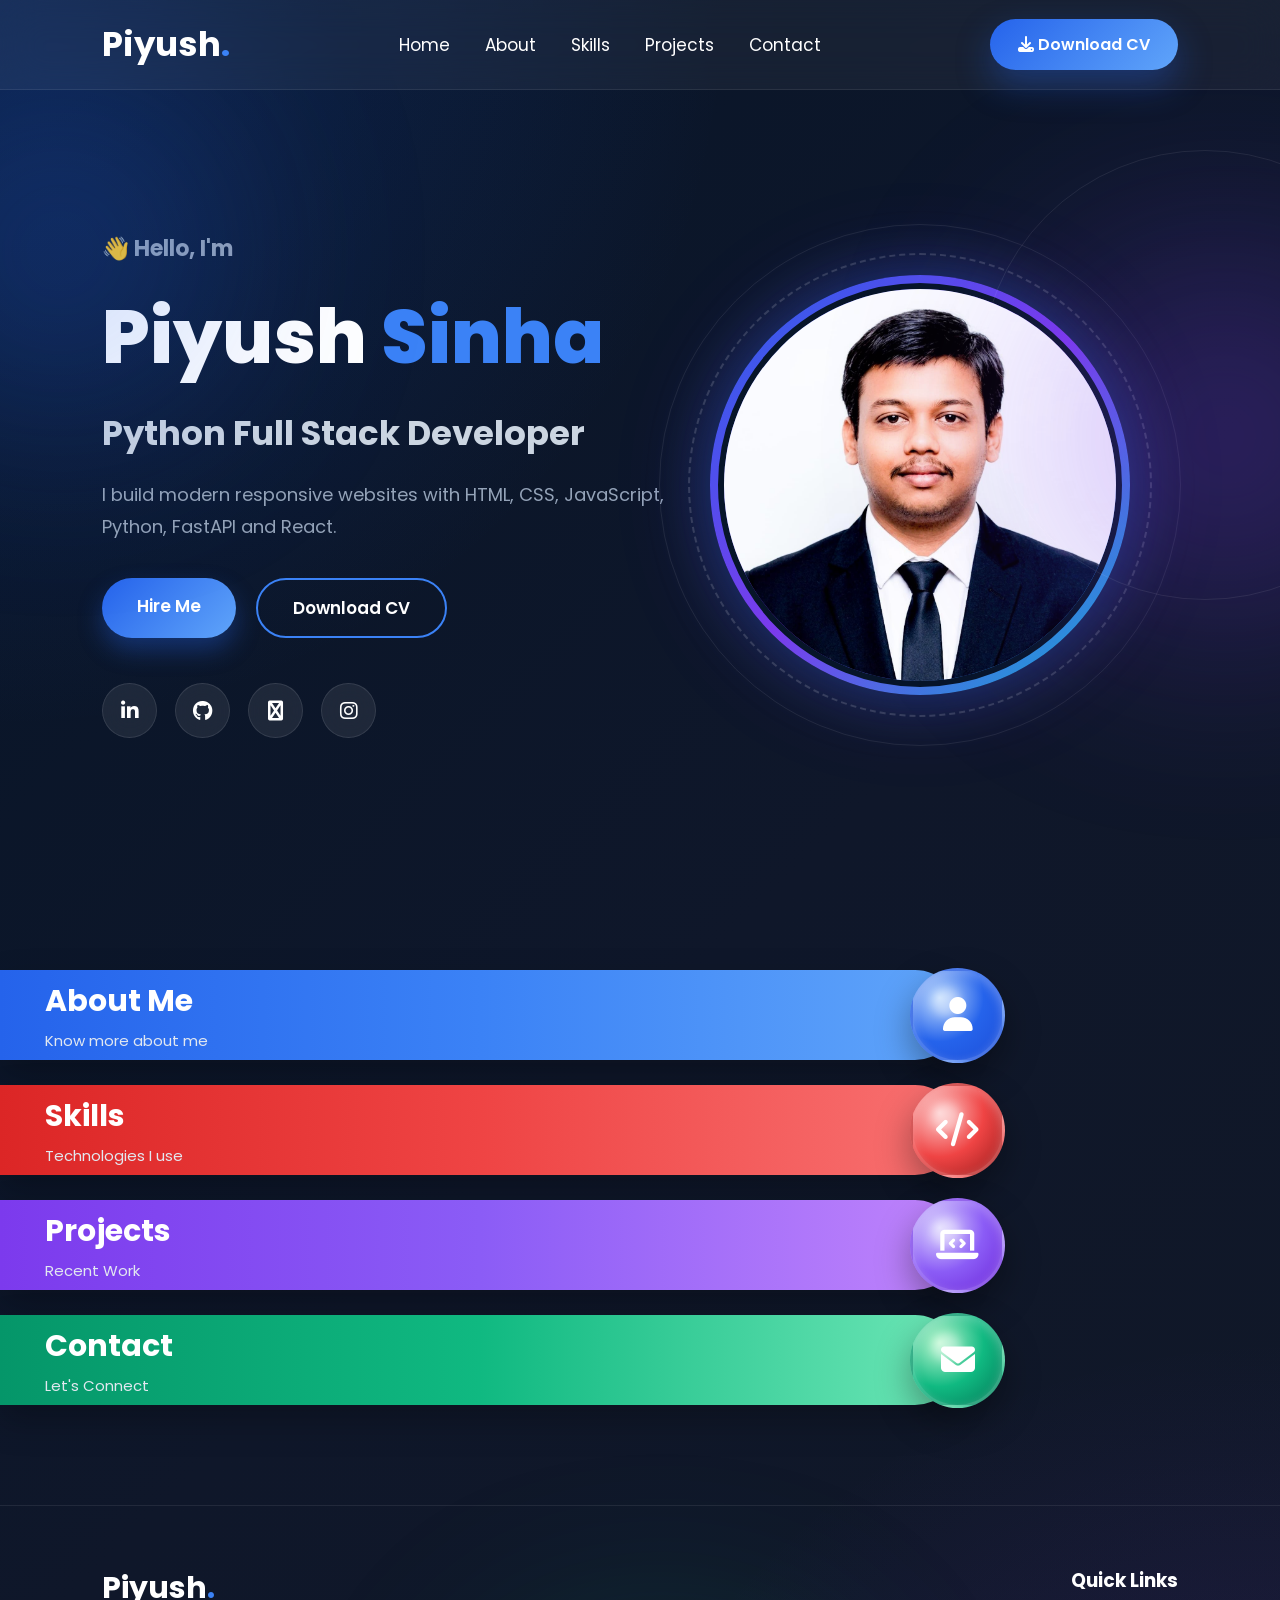
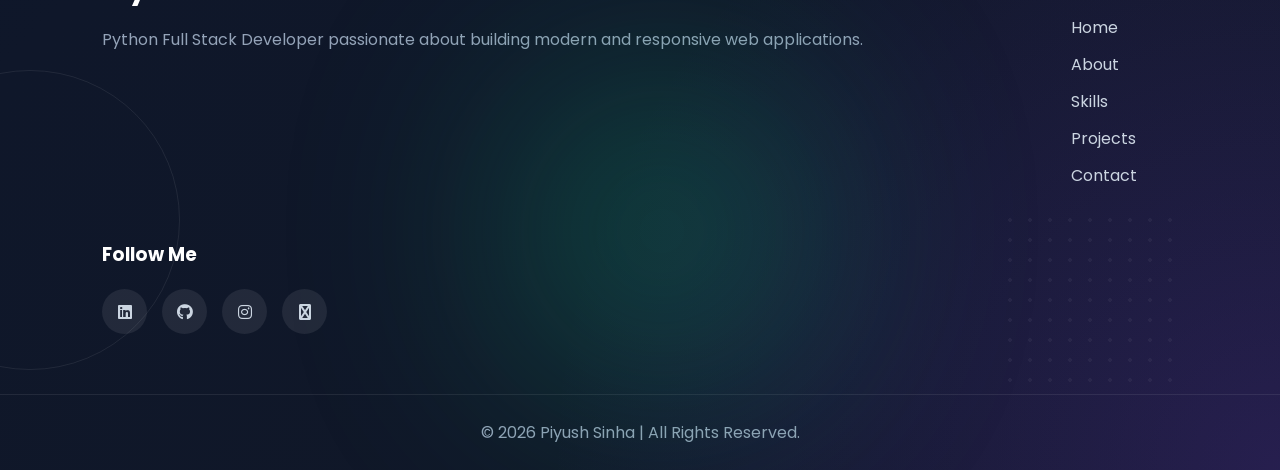
==== Portforlio/index.html @ 583aeda2 "Add files via upload" ====
<!DOCTYPE html>
<html lang="en">
<head>
<meta charset="UTF-8">
<meta name="viewport" content="width=device-width, initial-scale=1.0">

<title>Piyush Sinha | Portfolio</title>

<link rel="stylesheet" href="style.css">

<link href="https://fonts.googleapis.com/css2?family=Poppins:wght@300;400;500;600;700;800&display=swap" rel="stylesheet">

<link rel="stylesheet"
href="https://cdnjs.cloudflare.com/ajax/libs/font-awesome/6.7.2/css/all.min.css">

</head>

<body>

<div class="container">

<header>

<div class="logo">

<h2>Piyush<span>.</span></h2>

</div>

<nav>

<ul>

<li><a href="#">Home</a></li>

<li><a href="#" id="connectBtn1">About</a></li>

<li><a href="#"id="connectBtn4">Skills</a></li>

<li><a href="#" id="connectBtn3">Projects</a></li>

<li><a href="#" id="connectBtn2">Contact</a></li>

</ul>

</nav>

<a href="cv.pdf" class="download">

<i class="fa-solid fa-download"></i>

Download CV

</a>

</header>

<section class="hero">

<div class="left">

<h4>👋 Hello, I'm</h4>

<h1>Piyush <span>Sinha</span></h1>

<h2>Python Full Stack Developer</h2>

<p>

I build modern responsive websites with
HTML, CSS, JavaScript, Python,
FastAPI and React.

</p>

<div class="buttons">

<a href="#" class="hire">

Hire Me

</a>

<a href="#">

Download CV

</a>

</div>

<div class="social">

<a href="https://www.linkedin.com/in/piyush-kumar-2a0b1b1b3/" target="_blank"><i class="fab fa-linkedin-in"></i></a>

<a href="https://www.github.com/piyushteds" target="_blank"><i class="fab fa-github"></i></a>

<a href="https://www.facebook.com/piyush.sinha.754" target="_blank"><i class="fa-solid fa-facebook"></i></a>
<a href="https://www.instagram.com/piyush.361/" target="_blank"><i class="fab fa-instagram"></i></a>

</div>

</div>

<div class="right">

<div class="image-box">

<img src="image.png" alt="Piyush Sinha">

</div>

</div>

</section>
<!--================ QUICK NAVIGATION =================-->

<section class="quick-nav">

    <!-- ABOUT -->
    <div class="nav-item about">

        <div class="nav-bar">
            <h2>About Me</h2>
            <p>Know more about me</p>
        </div>

        <div class="circle">
            <i class="fa-solid fa-user"></i>
        </div>

    </div>

    <!-- SKILLS -->
    <div class="nav-item skills">

        <div class="nav-bar">
            <h2>Skills</h2>
            <p>Technologies I use</p>
        </div>

        <div class="circle">
            <i class="fa-solid fa-code"></i>
        </div>

    </div>

    <!-- PROJECTS -->
    <div class="nav-item projects">

        <div class="nav-bar">
            <h2>Projects</h2>
            <p>Recent Work</p>
        </div>

        <div class="circle">
            <i class="fa-solid fa-laptop-code"></i>
        </div>

    </div>

    <!-- CONTACT -->
    <div class="nav-item contact">

        <div class="nav-bar">
            <h2>Contact</h2>
            <p>Let's Connect</p>
        </div>

        <div class="circle">
            <i class="fa-solid fa-envelope"></i>
        </div>

    </div>

</section>

<!--================ BACKGROUND EFFECTS =================-->

<div class="blur blur1"></div>
<div class="blur blur2"></div>
<div class="blur blur3"></div>

<div class="ring ring1"></div>
<div class="ring ring2"></div>

<div class="dots"></div>
<!--================ FOOTER =================-->

<footer class="footer">

    <div class="footer-left">

        <h2>Piyush<span>.</span></h2>

        <p>
            Python Full Stack Developer passionate about
            building modern and responsive web applications.
        </p>

    </div>

    <div class="footer-center">

        <h3>Quick Links</h3>

        <ul>

            <li><a href="#">Home</a></li>

            <li><a href="#">About</a></li>

            <li><a href="#">Skills</a></li>

            <li><a href="#">Projects</a></li>

            <li><a href="#">Contact</a></li>

        </ul>

    </div>

    <div class="footer-right">

        <h3>Follow Me</h3>

        <div class="footer-icons">

            <a href="#"><i class="fab fa-linkedin"></i></a>

            <a href="#"><i class="fab fa-github"></i></a>

            <a href="#"><i class="fab fa-instagram"></i></a>

            <a href="#"><i class="fa-solid fa-facebook"></i></a>

        </div>

    </div>

</footer>

<!--================ COPYRIGHT =================-->

<div class="copyright">

    © 2026 Piyush Sinha | All Rights Reserved.

</div>

<!--================ BACK TO TOP =================-->

<button id="topBtn">

    <i class="fa-solid fa-arrow-up"></i>

</button>

<!--================ JAVASCRIPT =================-->

<script src="script.js"></script>

</div>

</body>

</html>
---- Portforlio/style.css ----
/*==============================
 GOOGLE FONT
==============================*/

@import url('https://fonts.googleapis.com/css2?family=Poppins:wght@300;400;500;600;700;800&display=swap');

/*==============================
 RESET
==============================*/

*{
    margin:0;
    padding:0;
    box-sizing:border-box;
    font-family:'Poppins',sans-serif;
}

html{
    scroll-behavior:smooth;
}

body{
    background:#071529;
    color:#fff;
    overflow-x:hidden;
}

/*==============================
 CONTAINER
==============================*/

.container{

    width:100%;
    min-height:100vh;

    position:relative;

    background:
    radial-gradient(circle at top left,#2563EB33,transparent 30%),
    radial-gradient(circle at bottom right,#7C3AED33,transparent 30%),
    linear-gradient(135deg,#071529,#0F172A,#111827);

    overflow:hidden;

}

/*==============================
 HEADER
==============================*/

header{

    position:fixed;

    top:0;
    left:0;

    width:100%;
    height:90px;

    display:flex;
    justify-content:space-between;
    align-items:center;

    padding:0 8%;

    backdrop-filter:blur(20px);

    background:rgba(255,255,255,.05);

    border-bottom:1px solid rgba(255,255,255,.08);

    z-index:999;

}

/*==============================
 LOGO
==============================*/

.logo h2{

    font-size:34px;
    font-weight:700;

}

.logo span{

    color:#3B82F6;

}

/*==============================
 NAVBAR
==============================*/

nav ul{

    display:flex;
    gap:35px;

    list-style:none;

}

nav ul li a{

    text-decoration:none;

    color:#fff;

    font-size:17px;

    position:relative;

    transition:.4s;

}

nav ul li a:hover{

    color:#60A5FA;

}

nav ul li a::after{

    content:"";

    position:absolute;

    left:0;
    bottom:-8px;

    width:0;
    height:2px;

    background:#3B82F6;

    transition:.4s;

}

nav ul li a:hover::after{

    width:100%;

}

/*==============================
 DOWNLOAD BUTTON
==============================*/

.download{

    padding:13px 28px;

    border-radius:40px;

    text-decoration:none;

    color:white;

    font-weight:600;

    background:linear-gradient(135deg,#2563EB,#60A5FA);

    box-shadow:0 15px 35px rgba(37,99,235,.35);

    transition:.4s;

}

.download:hover{

    transform:translateY(-5px);

    box-shadow:0 20px 45px rgba(37,99,235,.45);

}

/*==============================
 HERO
==============================*/

.hero{

    width:100%;
    min-height:100vh;

    display:flex;
    justify-content:space-between;
    align-items:center;

    padding:130px 8% 60px;

}

/*==============================
 LEFT CONTENT
==============================*/

.left{

    width:52%;

}

.left h4{

    color:#94A3B8;

    font-size:22px;

    margin-bottom:15px;

}

.left h1{

    font-size:75px;

    font-weight:800;

    margin-bottom:15px;

}

.left h1 span{

    color:#3B82F6;

}

.left h2{

    font-size:34px;

    color:#CBD5E1;

    margin-bottom:20px;

}

.left p{

    color:#94A3B8;

    font-size:18px;

    line-height:1.8;

    width:600px;

}
/*=========================================
        RIGHT SIDE
=========================================*/

.right{

    width:48%;

    display:flex;

    justify-content:center;

    align-items:center;

}

/*=========================================
        PROFILE IMAGE
=========================================*/

.image-box{

    width:420px;

    height:420px;

    position:relative;

    border-radius:50%;

    display:flex;

    justify-content:center;

    align-items:center;

    background:linear-gradient(135deg,#2563EB,#7C3AED,#06B6D4);

    padding:8px;

    animation:float 5s ease-in-out infinite;

    box-shadow:
    0 0 60px rgba(37,99,235,.35),
    0 0 100px rgba(124,58,237,.20);

}

.image-box img{

    width:100%;

    height:100%;

    border-radius:50%;

    object-fit:cover;

    border:6px solid #071529;

}

/*=========================================
        ROTATING RING
=========================================*/

.image-box::before{

    content:"";

    position:absolute;

    width:460px;

    height:460px;

    border-radius:50%;

    border:2px dashed rgba(255,255,255,.15);

    animation:rotate 18s linear infinite;

}

.image-box::after{

    content:"";

    position:absolute;

    width:520px;

    height:520px;

    border-radius:50%;

    border:1px solid rgba(255,255,255,.08);

}

/*=========================================
        BUTTONS
=========================================*/

.buttons{

    display:flex;

    gap:20px;

    margin-top:35px;

}

.buttons a{

    padding:15px 35px;

    border-radius:50px;

    text-decoration:none;

    font-size:17px;

    font-weight:600;

    transition:.4s;

}

/* Hire Button */

.hire{

    color:#fff;

    background:linear-gradient(135deg,#2563EB,#60A5FA);

    box-shadow:0 12px 25px rgba(37,99,235,.35);

}

.hire:hover{

    transform:translateY(-6px);

    box-shadow:0 20px 40px rgba(37,99,235,.45);

}

/* CV Button */

.buttons a:last-child{

    border:2px solid #3B82F6;

    color:white;

}

.buttons a:last-child:hover{

    background:#3B82F6;

    transform:translateY(-6px);

}

/*=========================================
        SOCIAL ICONS
=========================================*/

.social{

    display:flex;

    gap:18px;

    margin-top:45px;

}

.social a{

    width:55px;

    height:55px;

    border-radius:50%;

    display:flex;

    justify-content:center;

    align-items:center;

    text-decoration:none;

    color:white;

    font-size:20px;

    background:rgba(255,255,255,.08);

    border:1px solid rgba(255,255,255,.10);

    backdrop-filter:blur(15px);

    transition:.4s;

}

.social a:hover{

    background:#2563EB;

    transform:translateY(-8px) scale(1.1);

    box-shadow:0 15px 35px rgba(37,99,235,.45);

}

/*=========================================
        ANIMATION
=========================================*/

@keyframes float{

    0%,100%{

        transform:translateY(0);

    }

    50%{

        transform:translateY(-18px);

    }

}

@keyframes rotate{

    from{

        transform:rotate(0deg);

    }

    to{

        transform:rotate(360deg);

    }

}
/*=========================================
        QUICK NAVIGATION
=========================================*/

.quick-nav{

    width:100%;

    margin-top:70px;

    display:flex;

    flex-direction:column;

    gap:25px;

}

/*=========================================
        NAV ITEM
=========================================*/

.nav-item{

    position:relative;

    width:75%;

    height:90px;

    border-radius:0 50px 50px 0;

    display:flex;

    align-items:center;

    transition:.4s;

}

.nav-item:hover{

    transform:translateX(18px);

}

/*=========================================
        COMMON BAR
=========================================*/

.nav-bar{

    width:100%;

    height:100%;

    border-radius:0 50px 50px 0;

    display:flex;

    flex-direction:column;

    justify-content:center;

    padding-left:45px;

    color:#fff;

    box-shadow:0 15px 35px rgba(0,0,0,.25);

}

.nav-bar h2{

    font-size:30px;

    margin-bottom:5px;

}

.nav-bar p{

    color:#E2E8F0;

    font-size:15px;

}

/*=========================================
        PREMIUM BAR COLORS
=========================================*/

.about .nav-bar{

    background:linear-gradient(90deg,#2563EB,#3B82F6,#60A5FA);

}

.skills .nav-bar{

    background:linear-gradient(90deg,#DC2626,#EF4444,#F87171);

}

.projects .nav-bar{

    background:linear-gradient(90deg,#7C3AED,#8B5CF6,#C084FC);

}

.contact .nav-bar{

    background:linear-gradient(90deg,#059669,#10B981,#6EE7B7);

}

/*=========================================
        PREMIUM CIRCLE
=========================================*/

.circle{

    position:absolute;

    right:-45px;

    width:95px;

    height:95px;

    border-radius:50%;

    display:flex;

    justify-content:center;

    align-items:center;

    font-size:34px;

    color:white;

    border:3px solid rgba(255,255,255,.18);

    backdrop-filter:blur(15px);

    transition:.45s;

    box-shadow:
    0 15px 35px rgba(0,0,0,.35),
    inset 0 3px 10px rgba(255,255,255,.25);

}

/*=========================================
        PREMIUM CIRCLE COLORS
=========================================*/

.about .circle{

    background:
    radial-gradient(circle at 30% 30%,#BFDBFE,#2563EB,#1D4ED8);

}

.skills .circle{

    background:
    radial-gradient(circle at 30% 30%,#FECACA,#EF4444,#991B1B);

}

.projects .circle{

    background:
    radial-gradient(circle at 30% 30%,#DDD6FE,#8B5CF6,#6D28D9);

}

.contact .circle{

    background:
    radial-gradient(circle at 30% 30%,#BBF7D0,#10B981,#047857);

}

/*=========================================
        PREMIUM HOVER
=========================================*/

.nav-item:hover .circle{

    transform:scale(1.15);

}

.about:hover .circle{

    box-shadow:0 0 40px rgba(59,130,246,.75);

}

.skills:hover .circle{

    box-shadow:0 0 40px rgba(239,68,68,.75);

}

.projects:hover .circle{

    box-shadow:0 0 40px rgba(139,92,246,.75);

}

.contact:hover .circle{

    box-shadow:0 0 40px rgba(16,185,129,.75);

}

/*=========================================
        PREMIUM REFLECTION
=========================================*/

.circle::before{

    content:"";

    position:absolute;

    top:18px;

    left:20px;

    width:28px;

    height:28px;

    border-radius:50%;

    background:rgba(255,255,255,.35);

    filter:blur(4px);

}
/*=========================================
        PREMIUM GLOW EFFECTS
=========================================*/

.blur{

    position:absolute;

    border-radius:50%;

    filter:blur(120px);

    opacity:.35;

    animation:glow 8s ease-in-out infinite;

}

.blur1{

    width:280px;

    height:280px;

    background:#2563EB;

    top:100px;

    left:-80px;

}

.blur2{

    width:350px;

    height:350px;

    background:#7C3AED;

    right:-120px;

    top:250px;

}

.blur3{

    width:300px;

    height:300px;

    background:#10B981;

    left:40%;

    bottom:100px;

}

/*=========================================
        DECORATIVE RINGS
=========================================*/

.ring{

    position:absolute;

    border-radius:50%;

    border:1px solid rgba(255,255,255,.08);

    animation:rotateRing 25s linear infinite;

}

.ring1{

    width:450px;

    height:450px;

    right:-150px;

    top:150px;

}

.ring2{

    width:300px;

    height:300px;

    left:-120px;

    bottom:100px;

}

/*=========================================
        DOT PATTERN
=========================================*/

.dots{

    position:absolute;

    right:100px;

    bottom:80px;

    width:180px;

    height:180px;

    background-image:
    radial-gradient(rgba(255,255,255,.18) 2px,transparent 2px);

    background-size:20px 20px;

    opacity:.25;

}

/*=========================================
        FOOTER
=========================================*/

.footer{

    margin-top:100px;

    padding:60px 8%;

    display:flex;

    justify-content:space-between;

    flex-wrap:wrap;

    gap:40px;

    border-top:1px solid rgba(255,255,255,.08);

}

.footer h2{

    font-size:30px;

    margin-bottom:15px;

}

.footer span{

    color:#3B82F6;

}

.footer p{

    color:#94A3B8;

    line-height:1.8;

}

.footer h3{

    margin-bottom:20px;

}

.footer ul{

    list-style:none;

}

.footer ul li{

    margin-bottom:12px;

}

.footer a{

    color:#CBD5E1;

    text-decoration:none;

    transition:.3s;

}

.footer a:hover{

    color:#3B82F6;

}

.footer-icons{

    display:flex;

    gap:15px;

}

.footer-icons a{

    width:45px;

    height:45px;

    display:flex;

    justify-content:center;

    align-items:center;

    border-radius:50%;

    background:rgba(255,255,255,.08);

}

.footer-icons a:hover{

    background:#2563EB;

    transform:translateY(-5px);

}

/*=========================================
        COPYRIGHT
=========================================*/

.copyright{

    text-align:center;

    padding:25px;

    color:#94A3B8;

    border-top:1px solid rgba(255,255,255,.08);

}

/*=========================================
        TOP BUTTON
=========================================*/

#topBtn{

    position:fixed;

    right:25px;

    bottom:25px;

    width:55px;

    height:55px;

    border:none;

    border-radius:50%;

    background:#2563EB;

    color:#fff;

    font-size:20px;

    cursor:pointer;

    transition:.4s;

    box-shadow:0 10px 25px rgba(37,99,235,.35);
    display:flex;
    justify-content:center;
    align-items:center;

}

#topBtn:hover{

    transform:translateY(-6px);

    background:#3B82F6;

}

/*=========================================
        ANIMATIONS
=========================================*/

@keyframes glow{

    0%,100%{

        transform:translateY(0);

    }

    50%{

        transform:translateY(-25px);

    }

}

@keyframes rotateRing{

    from{

        transform:rotate(0deg);

    }

    to{

        transform:rotate(360deg);

    }

}

/*=========================================
        RESPONSIVE
=========================================*/

@media(max-width:992px){

.hero{

    flex-direction:column;

    text-align:center;

}

.left,
.right{

    width:100%;

}

.left p{

    width:100%;

}

.buttons,
.social{

    justify-content:center;

}

.image-box{

    width:320px;

    height:320px;

    margin-top:50px;

}

.nav-item{

    width:100%;

}

.footer{

    flex-direction:column;

    text-align:center;

}

.footer-icons{

    justify-content:center;

}

}

@media(max-width:768px){

header{

    flex-direction:column;

    height:auto;

    padding:20px;

}

nav ul{

    flex-wrap:wrap;

    justify-content:center;

    gap:15px;

    margin:20px 0;

}

.left h1{

    font-size:48px;

}

.left h2{

    font-size:24px;

}

.nav-bar h2{

    font-size:22px;

}

.circle{

    width:75px;

    height:75px;

    right:-35px;

    font-size:26px;

}

}
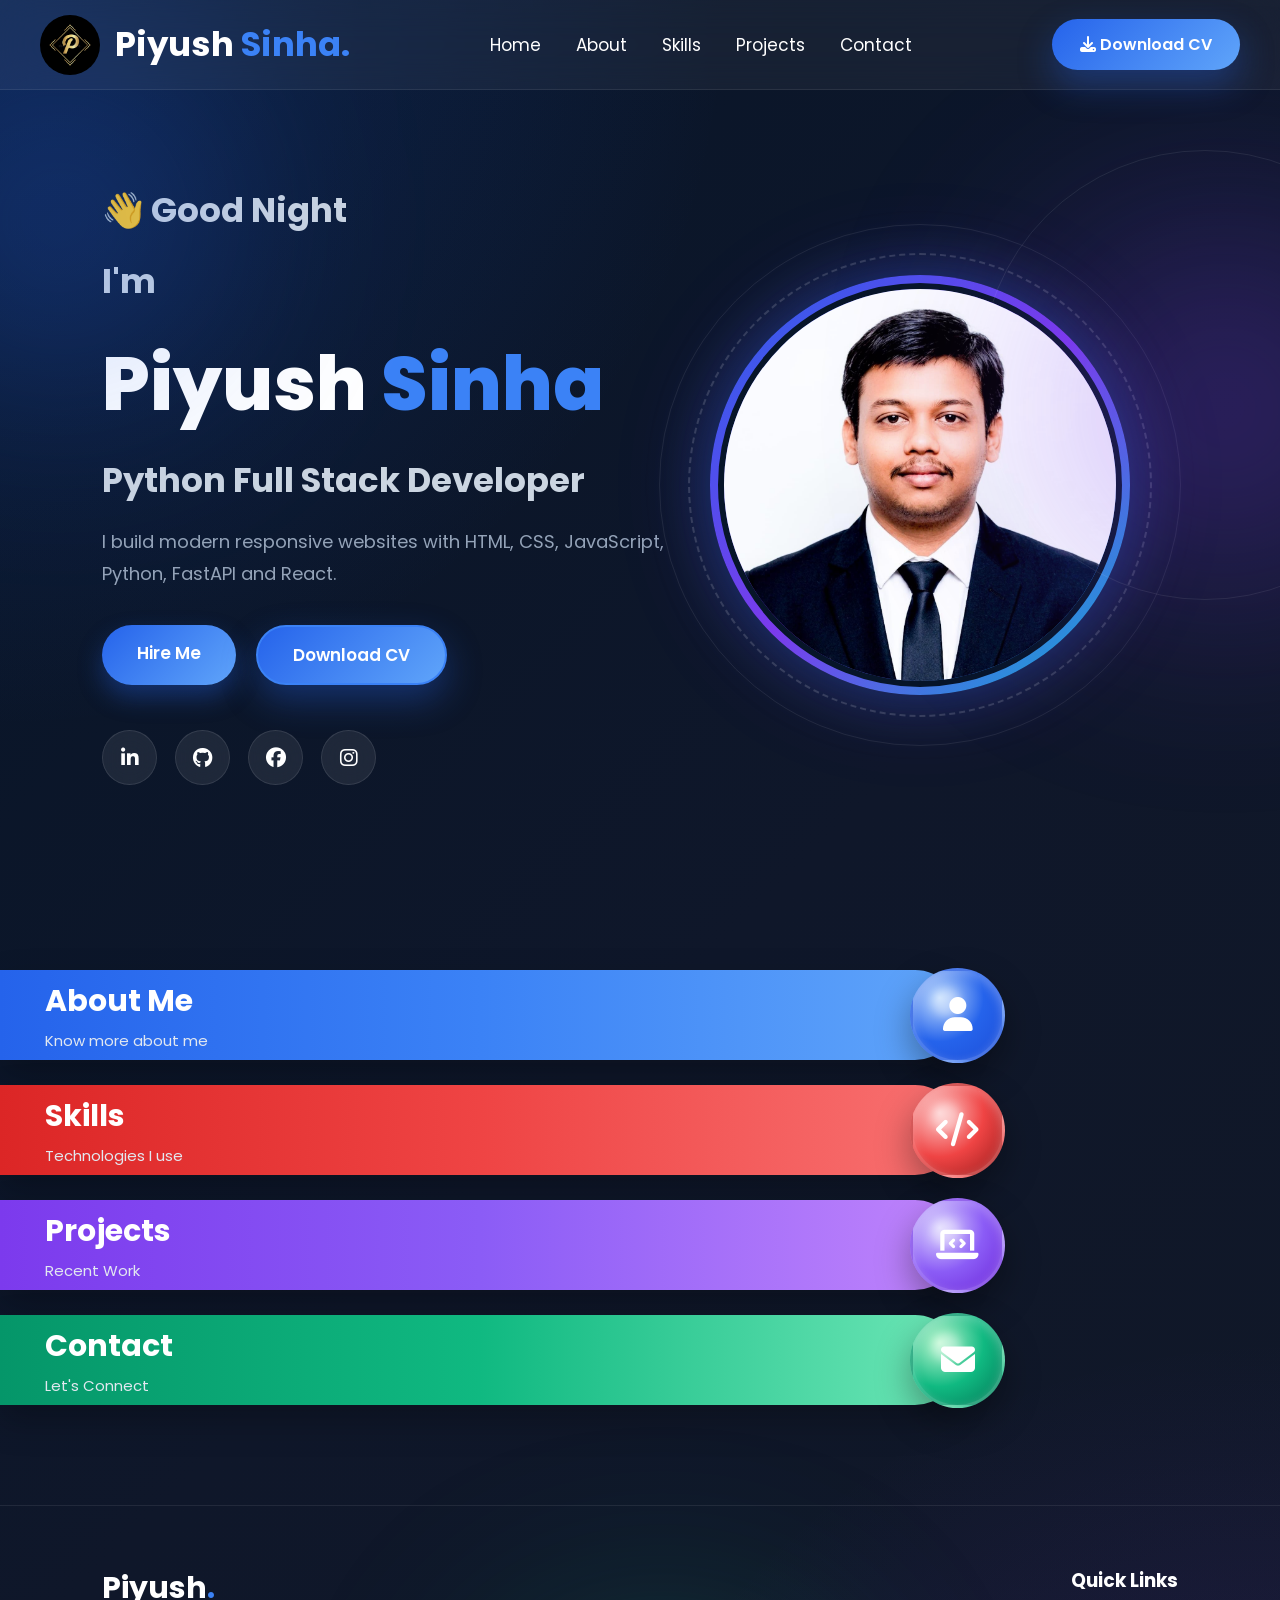
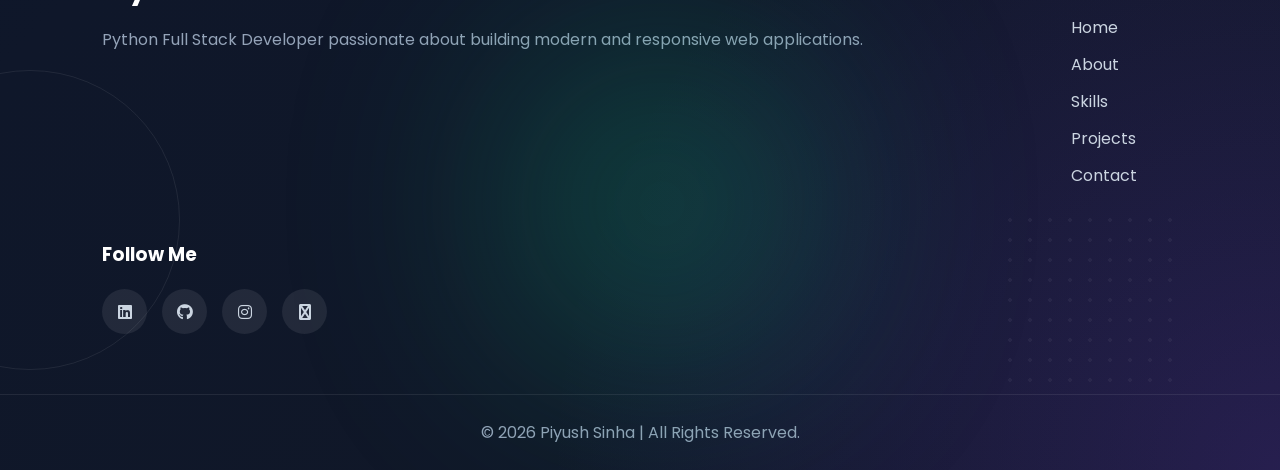
==== commit 9bf22f70: "change file" ====
--- a/Portforlio/index.html
+++ b/Portforlio/index.html
@@ -22,8 +22,9 @@
 <header>
 
 <div class="logo">
-
-<h2>Piyush<span>.</span></h2>
+    
+<img src="plogo.png" alt="Piyush Sinha">
+<h2>Piyush <span>Sinha.</span></h2>
 
 </div>
 
@@ -58,8 +59,10 @@
 <section class="hero">
 
 <div class="left">
-
-<h4>👋 Hello, I'm</h4>
+<h2>
+    👋 <span id="greeting"></span>
+</h2>
+<h2>I'm</h2>
 
 <h1>Piyush <span>Sinha</span></h1>
 
@@ -73,7 +76,7 @@
 
 </p>
 
-<div class="buttons">
+<div class="buttons" id="cv">
 
 <a href="#" class="hire">
 
@@ -81,7 +84,7 @@
 
 </a>
 
-<a href="#">
+<a href="cv.pdf" target="_blank" class="download">
 
 Download CV
 
@@ -95,7 +98,7 @@
 
 <a href="https://www.github.com/piyushteds" target="_blank"><i class="fab fa-github"></i></a>
 
-<a href="https://www.facebook.com/piyush.sinha.754" target="_blank"><i class="fa-solid fa-facebook"></i></a>
+<a href="https://www.facebook.com/piyush.sinha.754" target="_blank"><i class="fab fa-facebook"></i></a>
 <a href="https://www.instagram.com/piyush.361/" target="_blank"><i class="fab fa-instagram"></i></a>
 
 </div>
--- a/Portforlio/style.css
+++ b/Portforlio/style.css
@@ -25,6 +25,12 @@
     overflow-x:hidden;
 }
 
+/* logo */
+
+
+
+
+
 /*==============================
  CONTAINER
 ==============================*/
@@ -63,7 +69,7 @@
     justify-content:space-between;
     align-items:center;
 
-    padding:0 8%;
+    padding:0 40px;
 
     backdrop-filter:blur(20px);
 
@@ -79,17 +85,25 @@
  LOGO
 ==============================*/
 
+.logo{
+    display:flex;
+    align-items:center;
+    gap:15px;
+}
+
+.logo img{
+    width:60px;
+    height:60px;
+    border-radius:50%;
+}
+
 .logo h2{
-
+    margin:0;
     font-size:34px;
     font-weight:700;
-
-}
-
+}
 .logo span{
-
-    color:#3B82F6;
-
+    color: #3B82F6;
 }
 
 /*==============================
@@ -100,7 +114,6 @@
 
     display:flex;
     gap:35px;
-
     list-style:none;
 
 }
